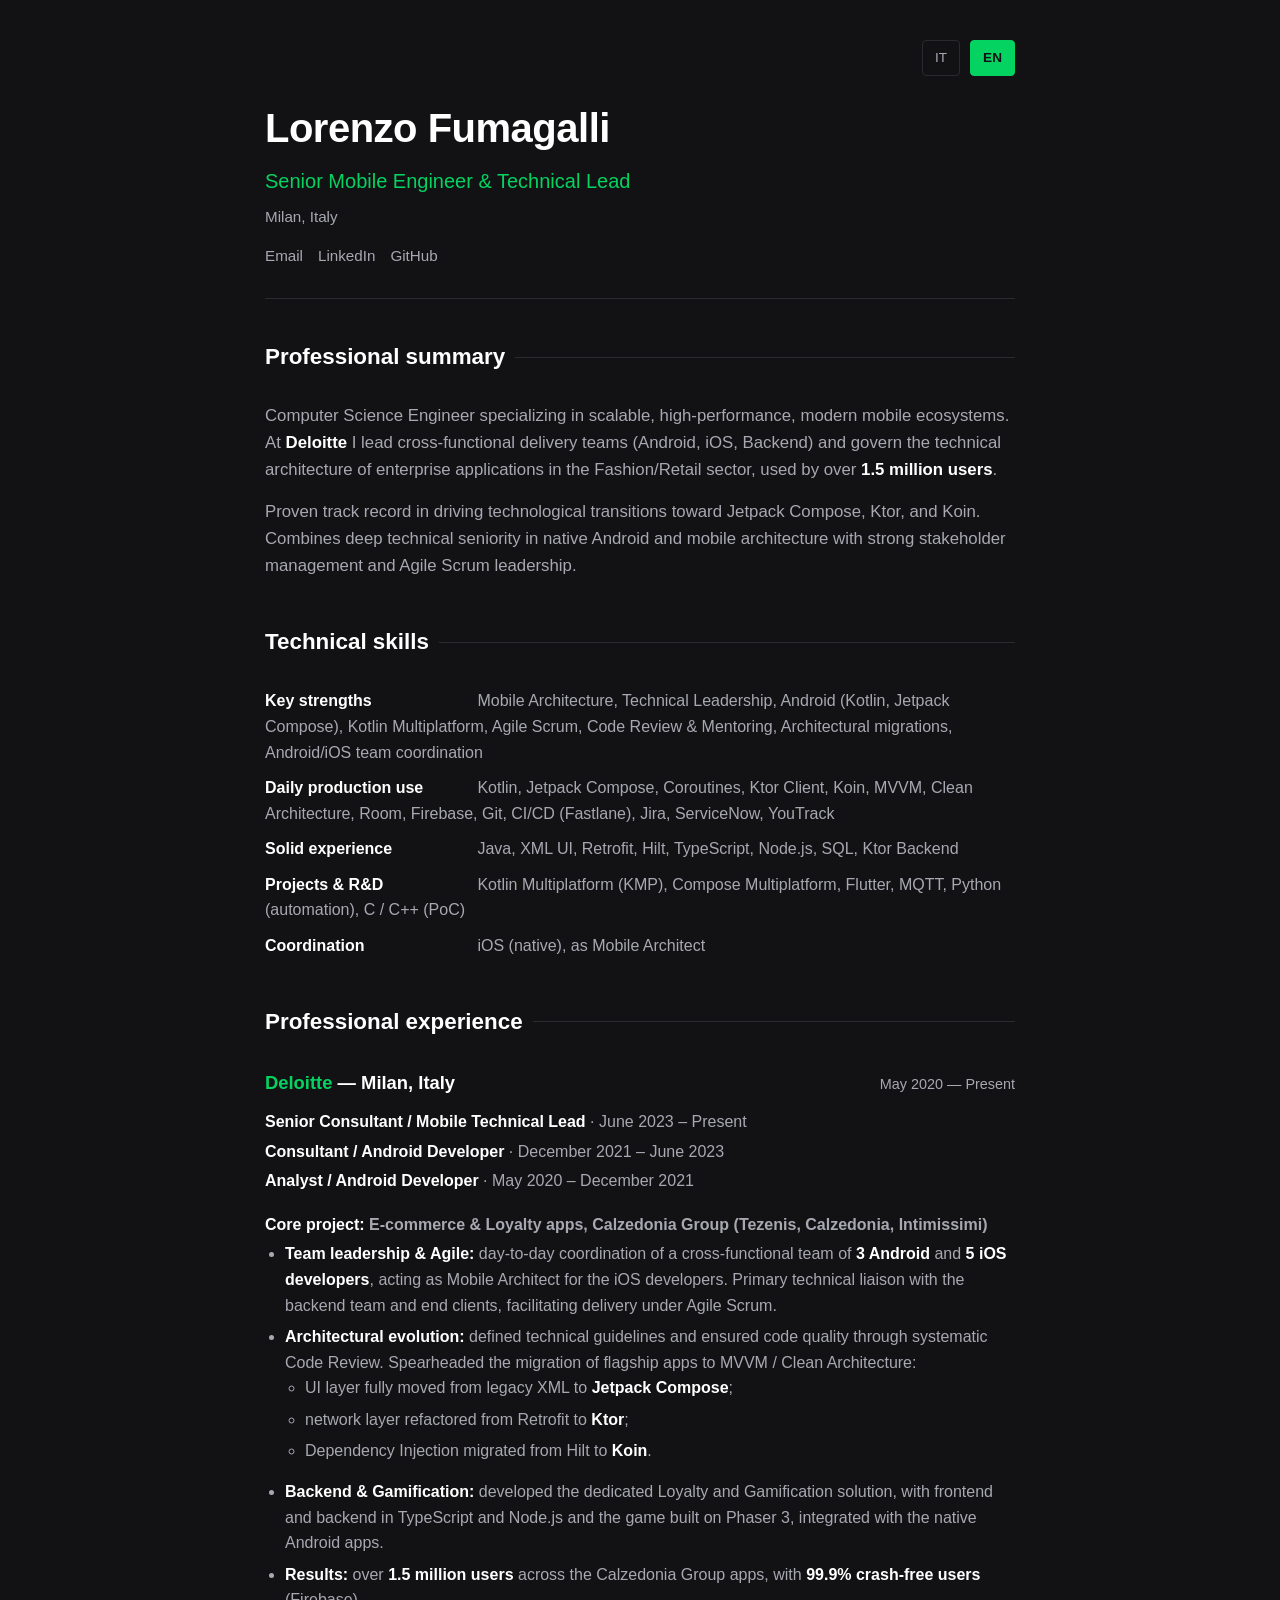
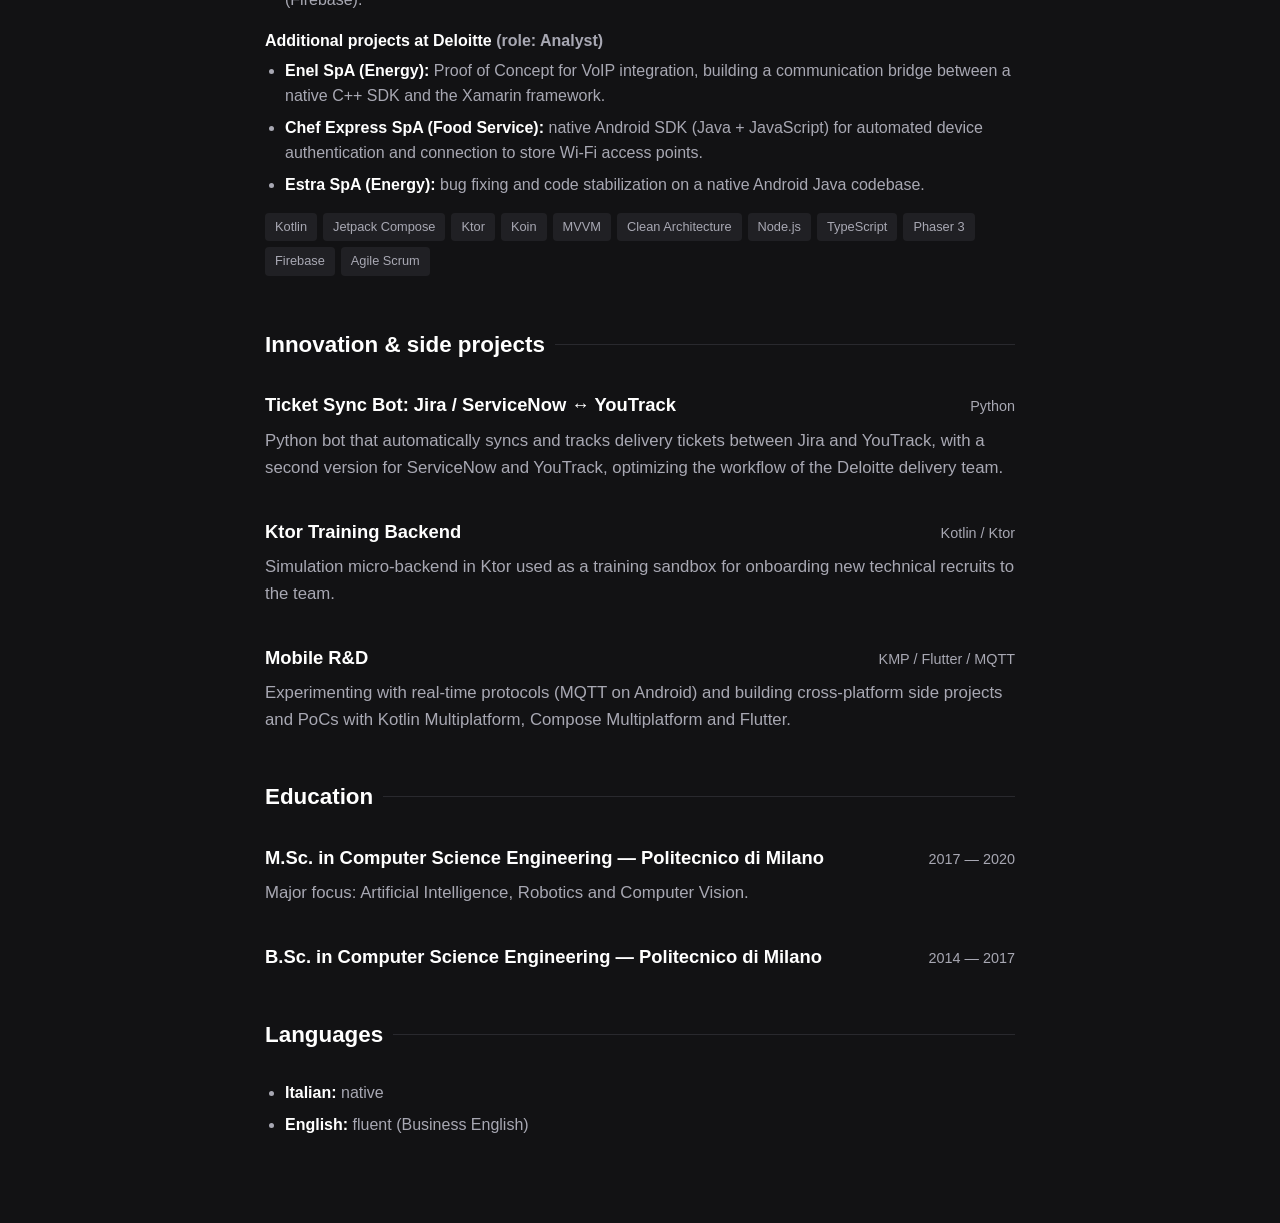
==== en/index.html @ 764c7559 "Review" ====
<!DOCTYPE html>
<html lang="en">
<head>
    <meta charset="UTF-8">
    <meta name="viewport" content="width=device-width, initial-scale=1.0">
    <title>Lorenzo Fumagalli | Senior Mobile Engineer &amp; Technical Lead</title>
    <meta name="description" content="Lorenzo Fumagalli, Senior Mobile Engineer and Technical Lead in Milan. Android, Kotlin, Jetpack Compose, Kotlin Multiplatform. Leads Android and iOS teams on enterprise Fashion/Retail apps used by over 1.5 million users.">
    <meta name="author" content="Lorenzo Fumagalli">
    <link rel="canonical" href="https://lorenzofumagalli.github.io/en/">
    <link rel="alternate" hreflang="it" href="https://lorenzofumagalli.github.io/">
    <link rel="alternate" hreflang="en" href="https://lorenzofumagalli.github.io/en/">
    <link rel="alternate" hreflang="x-default" href="https://lorenzofumagalli.github.io/">
    <link rel="stylesheet" href="/style.css">

    <meta property="og:type" content="profile">
    <meta property="og:title" content="Lorenzo Fumagalli | Senior Mobile Engineer &amp; Technical Lead">
    <meta property="og:description" content="Android, Kotlin, Jetpack Compose, Kotlin Multiplatform. Technical leadership of Android and iOS teams on enterprise Fashion/Retail apps.">
    <meta property="og:url" content="https://lorenzofumagalli.github.io/en/">
    <meta property="og:locale" content="en_US">
    <meta property="og:locale:alternate" content="it_IT">
    <meta name="twitter:card" content="summary">

    <script type="application/ld+json">
    {
        "@context": "https://schema.org",
        "@type": "ProfilePage",
        "inLanguage": "en",
        "mainEntity": {
            "@type": "Person",
            "name": "Lorenzo Fumagalli",
            "jobTitle": "Senior Mobile Engineer & Technical Lead",
            "url": "https://lorenzofumagalli.github.io/en/",
            "email": "mailto:lorenzo95fumagalli@gmail.com",
            "address": {
                "@type": "PostalAddress",
                "addressLocality": "Milano",
                "addressCountry": "IT"
            },
            "worksFor": {
                "@type": "Organization",
                "name": "Deloitte"
            },
            "alumniOf": {
                "@type": "CollegeOrUniversity",
                "name": "Politecnico di Milano"
            },
            "knowsLanguage": ["it", "en"],
            "knowsAbout": [
                "Android", "Kotlin", "Jetpack Compose", "Kotlin Multiplatform", "Compose Multiplatform",
                "Ktor", "Koin", "MVVM", "Clean Architecture", "Flutter", "Node.js", "TypeScript",
                "Agile Scrum", "Mobile architecture"
            ],
            "sameAs": [
                "https://www.linkedin.com/in/lorenzofumagalli0",
                "https://github.com/LorenzoFumagalli"
            ]
        }
    }
    </script>
</head>
<body>

    <div class="container">

        <nav class="lang-switcher" aria-label="Language">
            <a class="lang-btn" href="/" hreflang="it" lang="it">IT</a>
            <a class="lang-btn" href="/en/" hreflang="en" lang="en" aria-current="page">EN</a>
        </nav>

        <header>
            <h1>Lorenzo Fumagalli</h1>
            <p class="subtitle">Senior Mobile Engineer &amp; Technical Lead</p>
            <address class="location">Milan, Italy</address>
            <div class="links">
                <a href="mailto:lorenzo95fumagalli@gmail.com">Email</a>
                <a href="https://www.linkedin.com/in/lorenzofumagalli0" rel="me noopener" target="_blank">LinkedIn</a>
                <a href="https://github.com/LorenzoFumagalli" rel="me noopener" target="_blank">GitHub</a>
            </div>
        </header>

        <main>

        <section id="about" aria-labelledby="about-h">
            <h2 id="about-h">Professional summary</h2>
            <p>
                Computer Science Engineer specializing in scalable, high-performance, modern mobile ecosystems.
                At <strong>Deloitte</strong> I lead cross-functional delivery teams (Android, iOS, Backend) and govern the technical architecture of enterprise applications in the Fashion/Retail sector, used by over <strong>1.5 million users</strong>.
            </p>
            <p>
                Proven track record in driving technological transitions toward Jetpack Compose, Ktor, and Koin. Combines deep technical seniority in native Android and mobile architecture with strong stakeholder management and Agile Scrum leadership.
            </p>
        </section>

        <section id="skills" aria-labelledby="skills-h">
            <h2 id="skills-h">Technical skills</h2>
            <ul class="skills">
                <li><strong>Key strengths</strong> Mobile Architecture, Technical Leadership, Android (Kotlin, Jetpack Compose), Kotlin Multiplatform, Agile Scrum, Code Review &amp; Mentoring, Architectural migrations, Android/iOS team coordination</li>
                <li><strong>Daily production use</strong> Kotlin, Jetpack Compose, Coroutines, Ktor Client, Koin, MVVM, Clean Architecture, Room, Firebase, Git, CI/CD (Fastlane), Jira, ServiceNow, YouTrack</li>
                <li><strong>Solid experience</strong> Java, XML UI, Retrofit, Hilt, TypeScript, Node.js, SQL, Ktor Backend</li>
                <li><strong>Projects &amp; R&amp;D</strong> Kotlin Multiplatform (KMP), Compose Multiplatform, Flutter, MQTT, Python (automation), C / C++ (PoC)</li>
                <li><strong>Coordination</strong> iOS (native), as Mobile Architect</li>
            </ul>
        </section>

        <section id="experience" aria-labelledby="experience-h">
            <h2 id="experience-h">Professional experience</h2>

            <article class="job">
                <div class="job-header">
                    <h3><span class="job-company">Deloitte</span> — Milan, Italy</h3>
                    <span class="date"><time datetime="2020-05">May 2020</time> — Present</span>
                </div>
                <div class="role-block">
                    <p class="role-line"><strong>Senior Consultant / Mobile Technical Lead</strong> · <time datetime="2023-06">June 2023</time> – Present</p>
                    <p class="role-line"><strong>Consultant / Android Developer</strong> · <time datetime="2021-12">December 2021</time> – <time datetime="2023-06">June 2023</time></p>
                    <p class="role-line"><strong>Analyst / Android Developer</strong> · <time datetime="2020-05">May 2020</time> – <time datetime="2021-12">December 2021</time></p>
                </div>

                <h4 class="role-line"><strong>Core project:</strong> E-commerce &amp; Loyalty apps, Calzedonia Group (Tezenis, Calzedonia, Intimissimi)</h4>
                <ul>
                    <li><strong>Team leadership &amp; Agile:</strong> day-to-day coordination of a cross-functional team of <strong>3 Android</strong> and <strong>5 iOS developers</strong>, acting as Mobile Architect for the iOS developers. Primary technical liaison with the backend team and end clients, facilitating delivery under Agile Scrum.</li>
                    <li><strong>Architectural evolution:</strong> defined technical guidelines and ensured code quality through systematic Code Review. Spearheaded the migration of flagship apps to MVVM / Clean Architecture:
                        <ul>
                            <li>UI layer fully moved from legacy XML to <strong>Jetpack Compose</strong>;</li>
                            <li>network layer refactored from Retrofit to <strong>Ktor</strong>;</li>
                            <li>Dependency Injection migrated from Hilt to <strong>Koin</strong>.</li>
                        </ul>
                    </li>
                    <li><strong>Backend &amp; Gamification:</strong> developed the dedicated Loyalty and Gamification solution, with frontend and backend in TypeScript and Node.js and the game built on Phaser 3, integrated with the native Android apps.</li>
                    <li><strong>Results:</strong> over <strong>1.5 million users</strong> across the Calzedonia Group apps, with <strong>99.9% crash-free users</strong> (Firebase).</li>
                </ul>

                <h4 class="role-line"><strong>Additional projects at Deloitte</strong> (role: Analyst)</h4>
                <ul>
                    <li><strong>Enel SpA (Energy):</strong> Proof of Concept for VoIP integration, building a communication bridge between a native C++ SDK and the Xamarin framework.</li>
                    <li><strong>Chef Express SpA (Food Service):</strong> native Android SDK (Java + JavaScript) for automated device authentication and connection to store Wi-Fi access points.</li>
                    <li><strong>Estra SpA (Energy):</strong> bug fixing and code stabilization on a native Android Java codebase.</li>
                </ul>

                <ul class="tags" aria-label="Technologies">
                    <li>Kotlin</li><li>Jetpack Compose</li><li>Ktor</li><li>Koin</li><li>MVVM</li><li>Clean Architecture</li><li>Node.js</li><li>TypeScript</li><li>Phaser 3</li><li>Firebase</li><li>Agile Scrum</li>
                </ul>
            </article>
        </section>

        <section id="projects" aria-labelledby="projects-h">
            <h2 id="projects-h">Innovation &amp; side projects</h2>

            <article class="project">
                <div class="job-header">
                    <h3>Ticket Sync Bot: Jira / ServiceNow ↔ YouTrack</h3>
                    <span class="date">Python</span>
                </div>
                <p>Python bot that automatically syncs and tracks delivery tickets between Jira and YouTrack, with a second version for ServiceNow and YouTrack, optimizing the workflow of the Deloitte delivery team.</p>
            </article>

            <article class="project">
                <div class="job-header">
                    <h3>Ktor Training Backend</h3>
                    <span class="date">Kotlin / Ktor</span>
                </div>
                <p>Simulation micro-backend in Ktor used as a training sandbox for onboarding new technical recruits to the team.</p>
            </article>

            <article class="project">
                <div class="job-header">
                    <h3>Mobile R&amp;D</h3>
                    <span class="date">KMP / Flutter / MQTT</span>
                </div>
                <p>Experimenting with real-time protocols (MQTT on Android) and building cross-platform side projects and PoCs with Kotlin Multiplatform, Compose Multiplatform and Flutter.</p>
            </article>
        </section>

        <section id="education" aria-labelledby="education-h">
            <h2 id="education-h">Education</h2>

            <article class="job">
                <div class="job-header">
                    <h3>M.Sc. in Computer Science Engineering — Politecnico di Milano</h3>
                    <span class="date"><time datetime="2017">2017</time> — <time datetime="2020">2020</time></span>
                </div>
                <p>Major focus: Artificial Intelligence, Robotics and Computer Vision.</p>
            </article>

            <article class="job">
                <div class="job-header">
                    <h3>B.Sc. in Computer Science Engineering — Politecnico di Milano</h3>
                    <span class="date"><time datetime="2014">2014</time> — <time datetime="2017">2017</time></span>
                </div>
            </article>
        </section>

        <section id="languages" aria-labelledby="languages-h">
            <h2 id="languages-h">Languages</h2>
            <ul>
                <li><strong>Italian:</strong> native</li>
                <li><strong>English:</strong> fluent (Business English)</li>
            </ul>
        </section>

        </main>

    </div>

</body>
</html>
---- style.css ----
:root {
    color-scheme: dark;
    --bg-color: #121214;
    --text-color: #e1e1e6;
    --text-secondary: #a8a8b3;
    --accent-color: #04d361;
    --border-color: #29292e;
    --card-bg: #202024;
}

* {
    box-sizing: border-box;
    margin: 0;
    padding: 0;
}

body {
    font-family: -apple-system, BlinkMacSystemFont, "Segoe UI", Roboto, Helvetica, Arial, sans-serif;
    background-color: var(--bg-color);
    color: var(--text-color);
    line-height: 1.6;
    padding: 40px 20px;
}

.container {
    max-width: 750px;
    margin: 0 auto;
}

a {
    color: var(--accent-color);
}

a:focus-visible,
button:focus-visible {
    outline: 2px solid var(--accent-color);
    outline-offset: 2px;
}

.lang-switcher {
    display: flex;
    justify-content: flex-end;
    margin-bottom: 20px;
    gap: 10px;
}

.lang-btn {
    border: 1px solid var(--border-color);
    color: var(--text-secondary);
    padding: 6px 12px;
    border-radius: 4px;
    font-size: 0.85rem;
    font-weight: 500;
    text-decoration: none;
    transition: all 0.2s ease;
}

.lang-btn:hover {
    border-color: var(--accent-color);
    color: #fff;
}

.lang-btn[aria-current="page"] {
    background-color: var(--accent-color);
    border-color: var(--accent-color);
    color: #121214;
    font-weight: bold;
}

header {
    margin-bottom: 40px;
    border-bottom: 1px solid var(--border-color);
    padding-bottom: 30px;
}

h1 {
    font-size: 2.5rem;
    margin-bottom: 5px;
    color: #fff;
    letter-spacing: -0.5px;
}

.subtitle {
    font-size: 1.25rem;
    color: var(--accent-color);
    font-weight: 500;
    margin-bottom: 8px;
}

.location {
    color: var(--text-secondary);
    font-size: 0.95rem;
    font-style: normal;
    margin-bottom: 15px;
}

.links {
    display: flex;
    flex-wrap: wrap;
    gap: 15px;
}

.links a {
    color: var(--text-secondary);
    text-decoration: none;
    font-size: 0.95rem;
    transition: color 0.2s;
}

.links a:hover {
    color: var(--accent-color);
}

section {
    margin-bottom: 45px;
}

h2 {
    font-size: 1.4rem;
    padding-bottom: 8px;
    margin-bottom: 20px;
    color: #fff;
    display: flex;
    align-items: center;
    gap: 10px;
}

h2::after {
    content: "";
    flex: 1;
    height: 1px;
    background-color: var(--border-color);
}

h3 {
    font-weight: 600;
    font-size: 1.15rem;
    color: #fff;
}

p {
    color: var(--text-secondary);
    font-size: 1.05rem;
    margin-bottom: 15px;
}

strong {
    color: #fff;
}

.job,
.project {
    margin-bottom: 35px;
}

.job-header {
    display: flex;
    justify-content: space-between;
    align-items: baseline;
    margin-bottom: 8px;
    flex-wrap: wrap;
    gap: 5px;
}

.job-company {
    color: var(--accent-color);
}

.date {
    color: var(--text-secondary);
    font-size: 0.9rem;
    font-variant-numeric: tabular-nums;
}

.role-line {
    color: var(--text-secondary);
    font-size: 1rem;
    margin-bottom: 4px;
}

.role-line strong {
    font-weight: 600;
}

.role-block {
    margin: 12px 0 18px;
}

ul {
    padding-left: 20px;
    margin-bottom: 15px;
}

li {
    color: var(--text-secondary);
    margin-bottom: 6px;
    font-size: 1rem;
}

.skills {
    list-style: none;
    padding-left: 0;
}

.skills li {
    margin-bottom: 10px;
}

.skills strong {
    display: inline-block;
    min-width: 13em;
}

.tags {
    list-style: none;
    padding-left: 0;
    margin-top: 12px;
}

.tags li {
    display: inline-block;
    background: var(--card-bg);
    color: var(--text-secondary);
    padding: 4px 10px;
    border-radius: 4px;
    font-size: 0.8rem;
    margin: 0 6px 6px 0;
}

@media (max-width: 520px) {
    h1 {
        font-size: 2rem;
    }

    .skills strong {
        display: block;
        min-width: 0;
    }
}
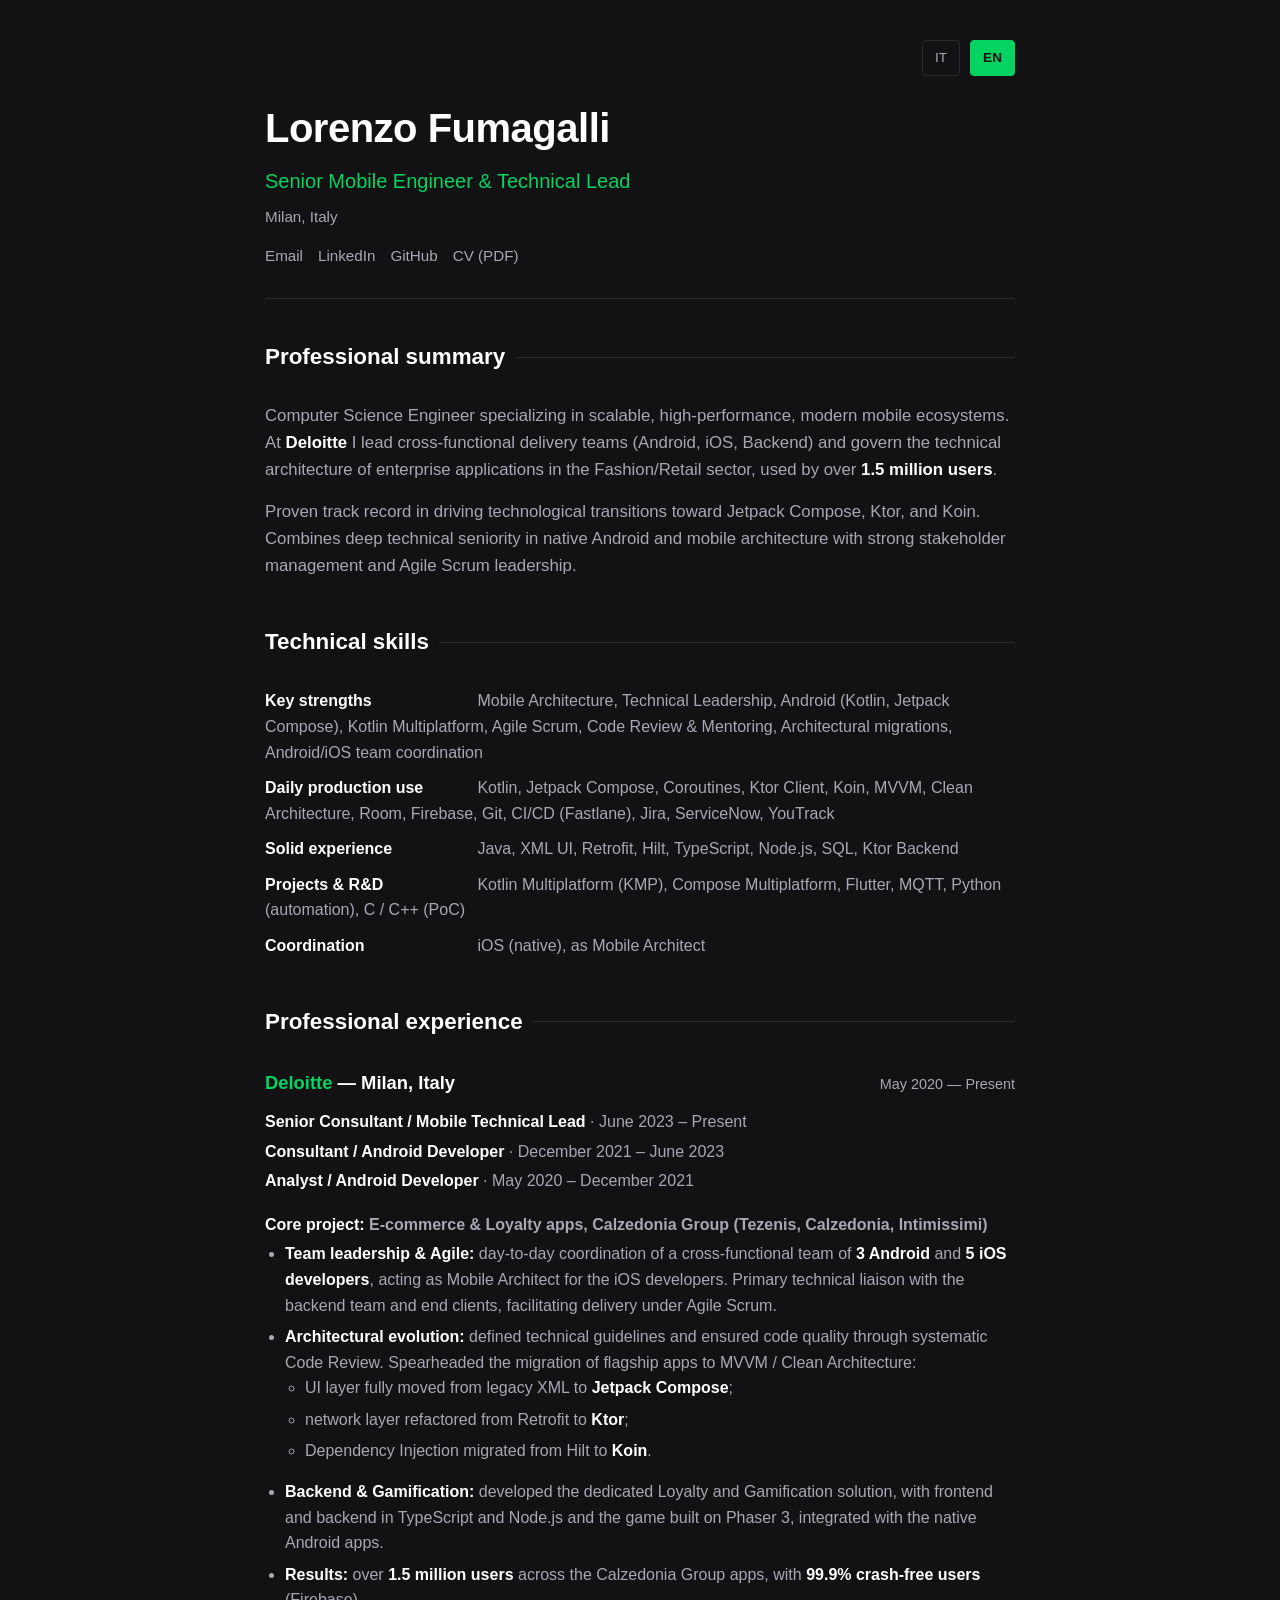
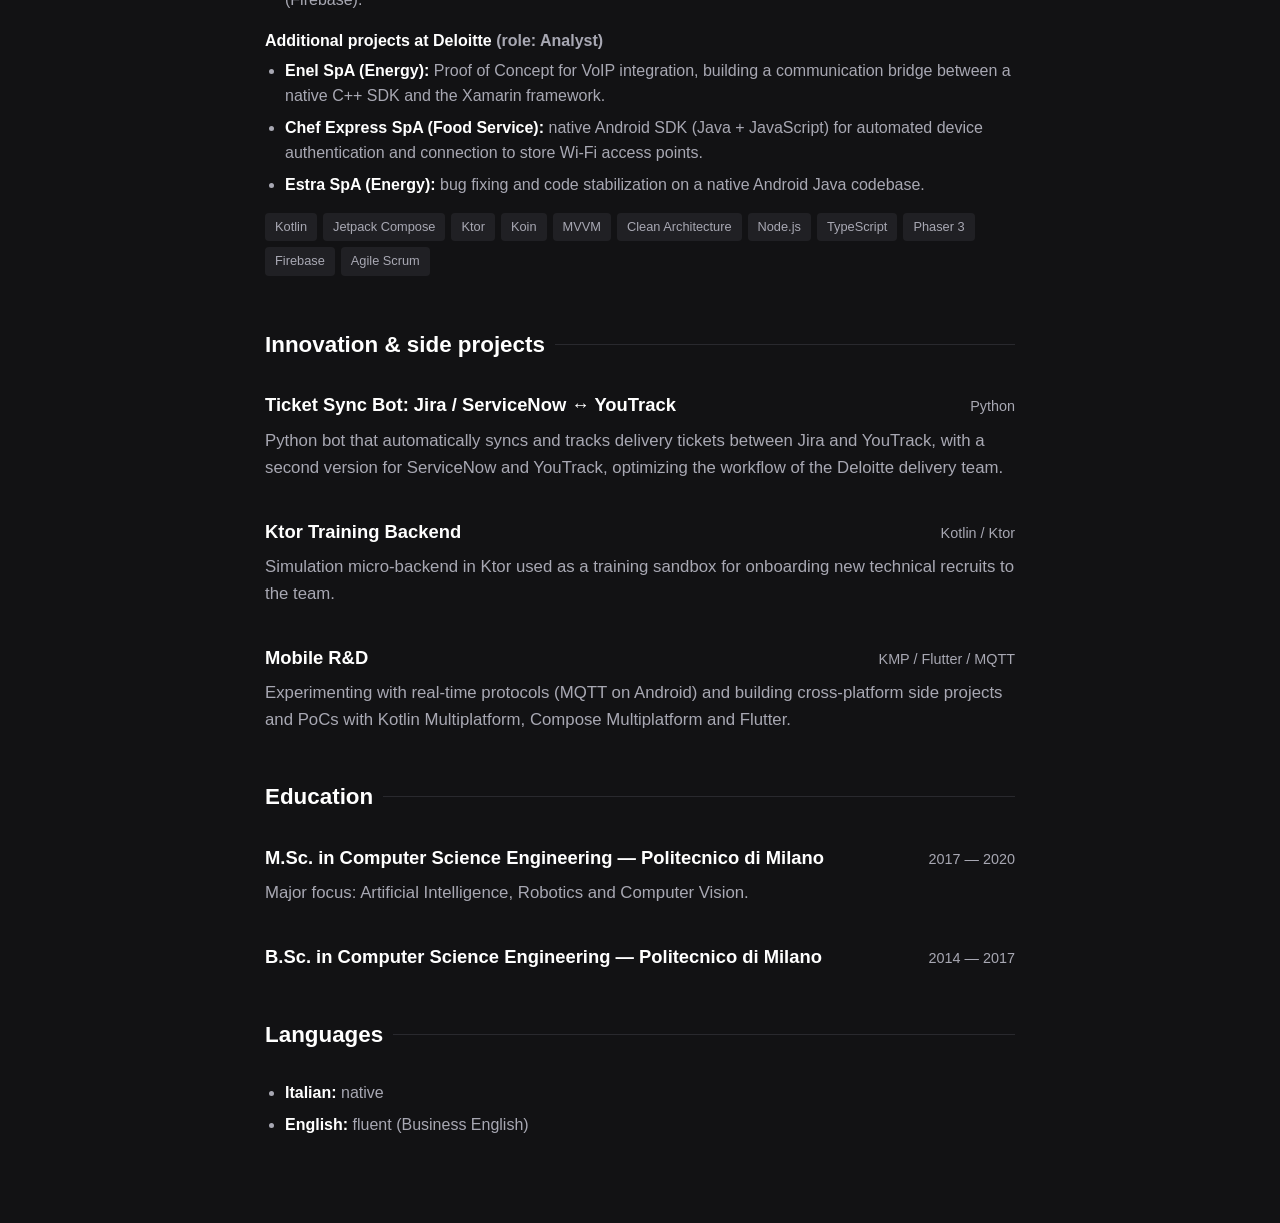
==== commit 6ab2f911: "Added PDF" ====
--- a/en/index.html
+++ b/en/index.html
@@ -10,6 +10,7 @@
     <link rel="alternate" hreflang="it" href="https://lorenzofumagalli.github.io/">
     <link rel="alternate" hreflang="en" href="https://lorenzofumagalli.github.io/en/">
     <link rel="alternate" hreflang="x-default" href="https://lorenzofumagalli.github.io/">
+    <link rel="alternate" type="application/pdf" hreflang="en" href="https://lorenzofumagalli.github.io/cv/Lorenzo-Fumagalli-CV-EN.pdf">
     <link rel="stylesheet" href="/style.css">
 
     <meta property="og:type" content="profile">
@@ -75,6 +76,7 @@
                 <a href="mailto:lorenzo95fumagalli@gmail.com">Email</a>
                 <a href="https://www.linkedin.com/in/lorenzofumagalli0" rel="me noopener" target="_blank">LinkedIn</a>
                 <a href="https://github.com/LorenzoFumagalli" rel="me noopener" target="_blank">GitHub</a>
+                <a href="/cv/Lorenzo-Fumagalli-CV-EN.pdf" type="application/pdf" hreflang="en" download>CV (PDF)</a>
             </div>
         </header>
 
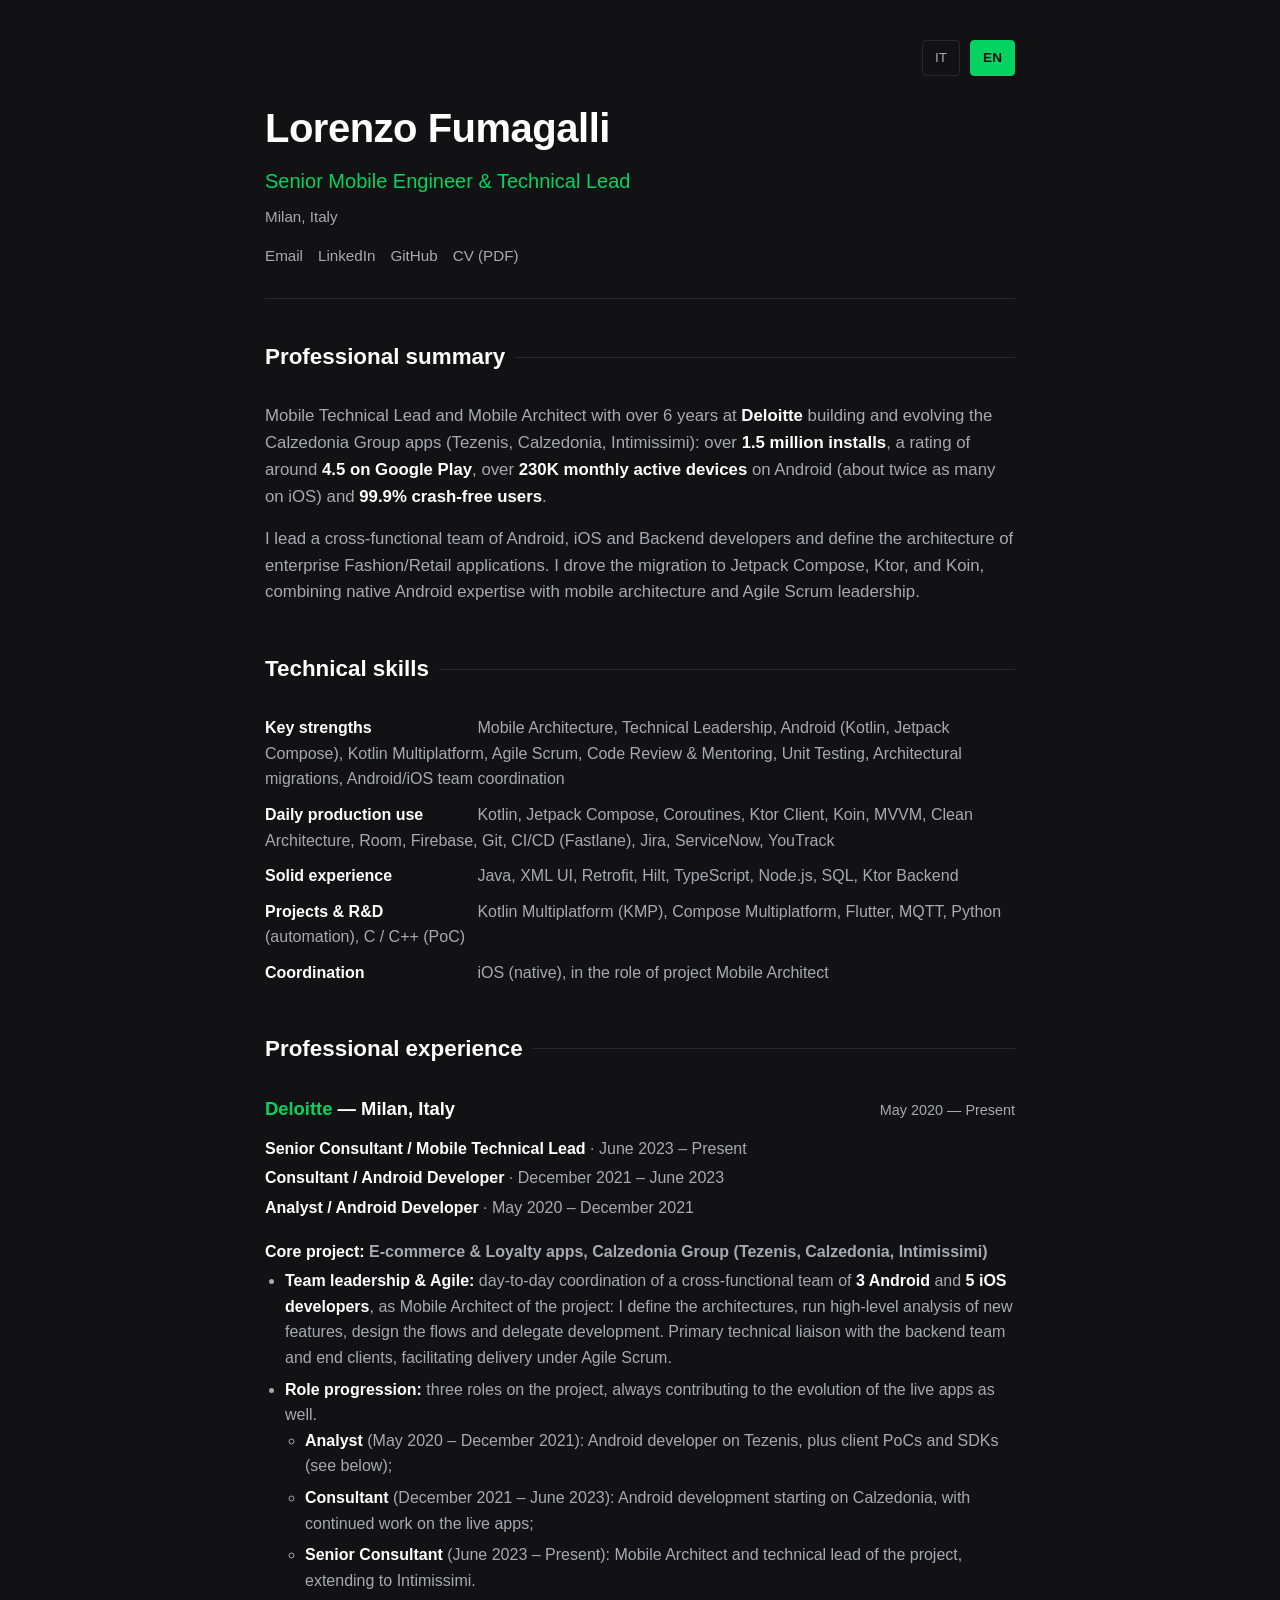
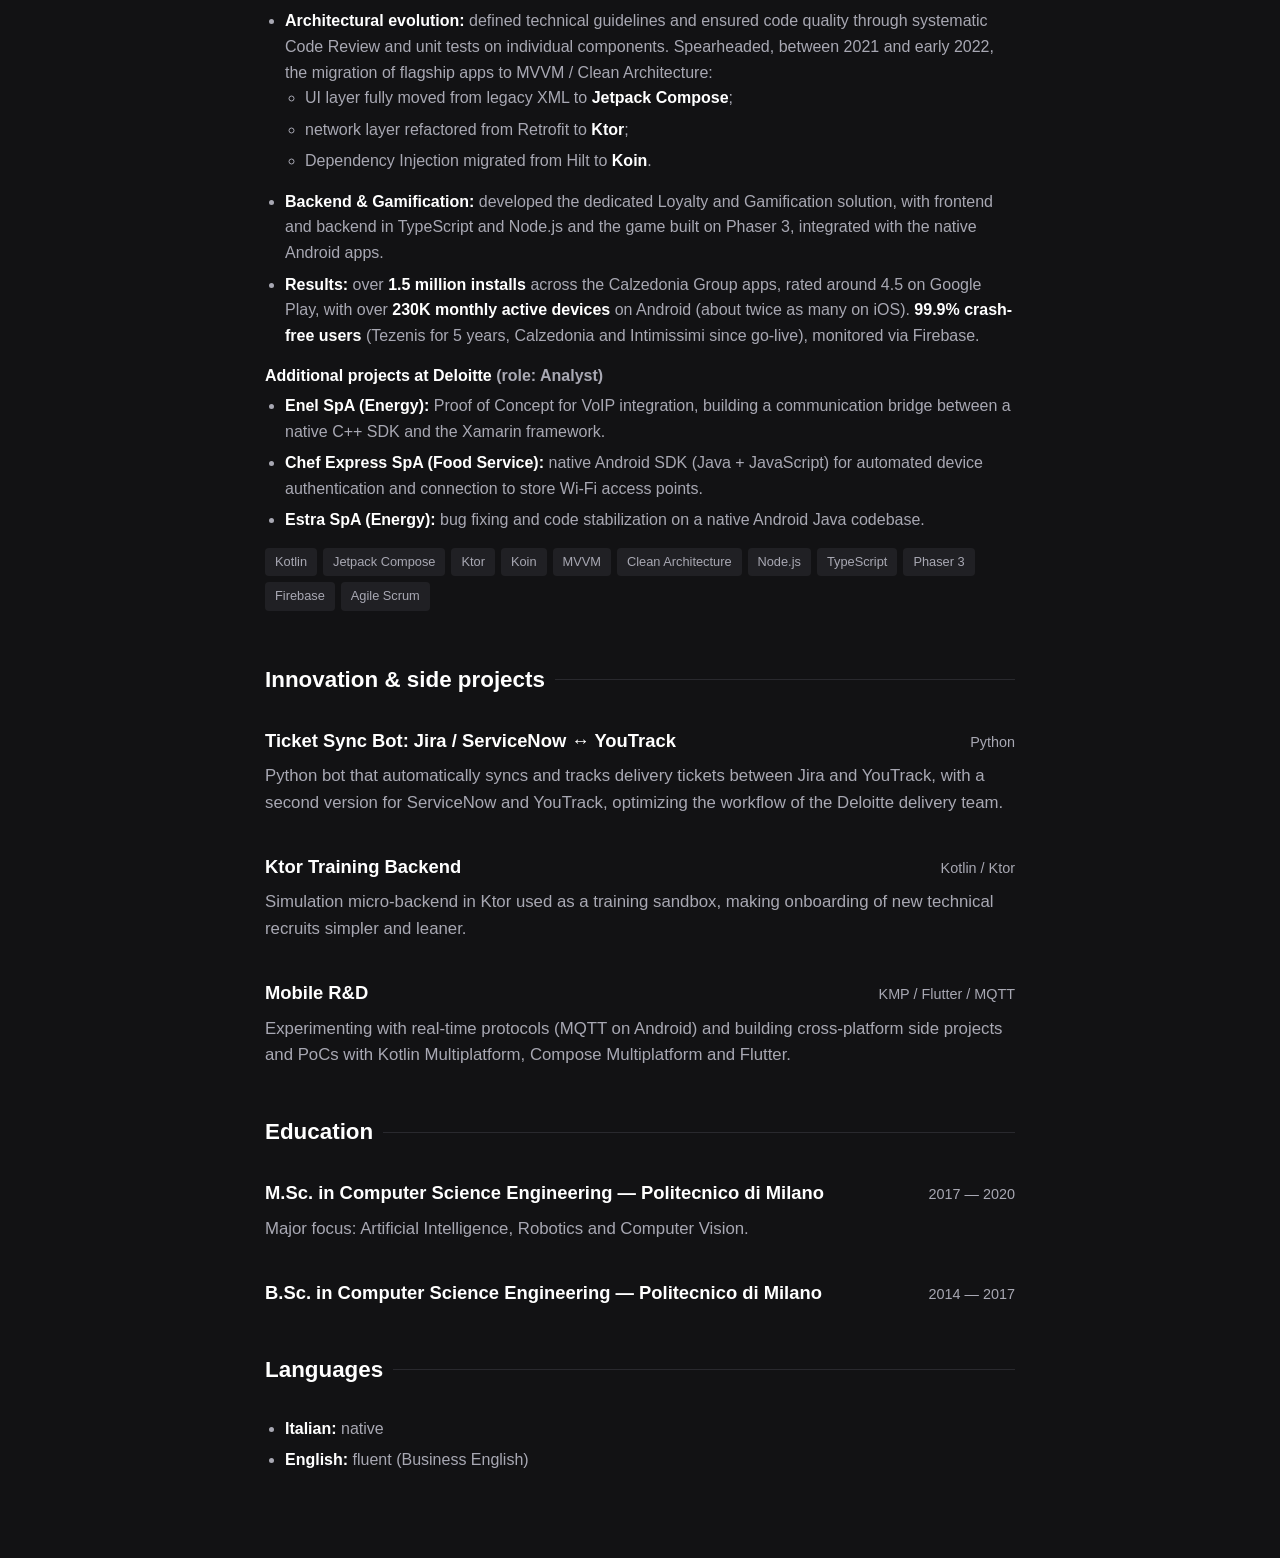
==== commit 61da882b: "Review" ====
--- a/en/index.html
+++ b/en/index.html
@@ -4,7 +4,7 @@
     <meta charset="UTF-8">
     <meta name="viewport" content="width=device-width, initial-scale=1.0">
     <title>Lorenzo Fumagalli | Senior Mobile Engineer &amp; Technical Lead</title>
-    <meta name="description" content="Lorenzo Fumagalli, Senior Mobile Engineer and Technical Lead in Milan. Android, Kotlin, Jetpack Compose, Kotlin Multiplatform. Leads Android and iOS teams on enterprise Fashion/Retail apps used by over 1.5 million users.">
+    <meta name="description" content="Lorenzo Fumagalli, Senior Mobile Engineer and Technical Lead in Milan. Android, Kotlin, Jetpack Compose, Kotlin Multiplatform. Leads Android and iOS teams on enterprise Fashion/Retail apps with over 1.5 million installs.">
     <meta name="author" content="Lorenzo Fumagalli">
     <link rel="canonical" href="https://lorenzofumagalli.github.io/en/">
     <link rel="alternate" hreflang="it" href="https://lorenzofumagalli.github.io/">
@@ -85,22 +85,21 @@
         <section id="about" aria-labelledby="about-h">
             <h2 id="about-h">Professional summary</h2>
             <p>
-                Computer Science Engineer specializing in scalable, high-performance, modern mobile ecosystems.
-                At <strong>Deloitte</strong> I lead cross-functional delivery teams (Android, iOS, Backend) and govern the technical architecture of enterprise applications in the Fashion/Retail sector, used by over <strong>1.5 million users</strong>.
+                Mobile Technical Lead and Mobile Architect with over 6 years at <strong>Deloitte</strong> building and evolving the Calzedonia Group apps (Tezenis, Calzedonia, Intimissimi): over <strong>1.5 million installs</strong>, a rating of around <strong>4.5 on Google Play</strong>, over <strong>230K monthly active devices</strong> on Android (about twice as many on iOS) and <strong>99.9% crash-free users</strong>.
             </p>
             <p>
-                Proven track record in driving technological transitions toward Jetpack Compose, Ktor, and Koin. Combines deep technical seniority in native Android and mobile architecture with strong stakeholder management and Agile Scrum leadership.
+                I lead a cross-functional team of Android, iOS and Backend developers and define the architecture of enterprise Fashion/Retail applications. I drove the migration to Jetpack Compose, Ktor, and Koin, combining native Android expertise with mobile architecture and Agile Scrum leadership.
             </p>
         </section>
 
         <section id="skills" aria-labelledby="skills-h">
             <h2 id="skills-h">Technical skills</h2>
             <ul class="skills">
-                <li><strong>Key strengths</strong> Mobile Architecture, Technical Leadership, Android (Kotlin, Jetpack Compose), Kotlin Multiplatform, Agile Scrum, Code Review &amp; Mentoring, Architectural migrations, Android/iOS team coordination</li>
+                <li><strong>Key strengths</strong> Mobile Architecture, Technical Leadership, Android (Kotlin, Jetpack Compose), Kotlin Multiplatform, Agile Scrum, Code Review &amp; Mentoring, Unit Testing, Architectural migrations, Android/iOS team coordination</li>
                 <li><strong>Daily production use</strong> Kotlin, Jetpack Compose, Coroutines, Ktor Client, Koin, MVVM, Clean Architecture, Room, Firebase, Git, CI/CD (Fastlane), Jira, ServiceNow, YouTrack</li>
                 <li><strong>Solid experience</strong> Java, XML UI, Retrofit, Hilt, TypeScript, Node.js, SQL, Ktor Backend</li>
                 <li><strong>Projects &amp; R&amp;D</strong> Kotlin Multiplatform (KMP), Compose Multiplatform, Flutter, MQTT, Python (automation), C / C++ (PoC)</li>
-                <li><strong>Coordination</strong> iOS (native), as Mobile Architect</li>
+                <li><strong>Coordination</strong> iOS (native), in the role of project Mobile Architect</li>
             </ul>
         </section>
 
@@ -120,8 +119,15 @@
 
                 <h4 class="role-line"><strong>Core project:</strong> E-commerce &amp; Loyalty apps, Calzedonia Group (Tezenis, Calzedonia, Intimissimi)</h4>
                 <ul>
-                    <li><strong>Team leadership &amp; Agile:</strong> day-to-day coordination of a cross-functional team of <strong>3 Android</strong> and <strong>5 iOS developers</strong>, acting as Mobile Architect for the iOS developers. Primary technical liaison with the backend team and end clients, facilitating delivery under Agile Scrum.</li>
-                    <li><strong>Architectural evolution:</strong> defined technical guidelines and ensured code quality through systematic Code Review. Spearheaded the migration of flagship apps to MVVM / Clean Architecture:
+                    <li><strong>Team leadership &amp; Agile:</strong> day-to-day coordination of a cross-functional team of <strong>3 Android</strong> and <strong>5 iOS developers</strong>, as Mobile Architect of the project: I define the architectures, run high-level analysis of new features, design the flows and delegate development. Primary technical liaison with the backend team and end clients, facilitating delivery under Agile Scrum.</li>
+                    <li><strong>Role progression:</strong> three roles on the project, always contributing to the evolution of the live apps as well.
+                        <ul>
+                            <li><strong>Analyst</strong> (<time datetime="2020-05">May 2020</time> – <time datetime="2021-12">December 2021</time>): Android developer on Tezenis, plus client PoCs and SDKs (see below);</li>
+                            <li><strong>Consultant</strong> (<time datetime="2021-12">December 2021</time> – <time datetime="2023-06">June 2023</time>): Android development starting on Calzedonia, with continued work on the live apps;</li>
+                            <li><strong>Senior Consultant</strong> (<time datetime="2023-06">June 2023</time> – Present): Mobile Architect and technical lead of the project, extending to Intimissimi.</li>
+                        </ul>
+                    </li>
+                    <li><strong>Architectural evolution:</strong> defined technical guidelines and ensured code quality through systematic Code Review and unit tests on individual components. Spearheaded, between 2021 and early 2022, the migration of flagship apps to MVVM / Clean Architecture:
                         <ul>
                             <li>UI layer fully moved from legacy XML to <strong>Jetpack Compose</strong>;</li>
                             <li>network layer refactored from Retrofit to <strong>Ktor</strong>;</li>
@@ -129,7 +135,7 @@
                         </ul>
                     </li>
                     <li><strong>Backend &amp; Gamification:</strong> developed the dedicated Loyalty and Gamification solution, with frontend and backend in TypeScript and Node.js and the game built on Phaser 3, integrated with the native Android apps.</li>
-                    <li><strong>Results:</strong> over <strong>1.5 million users</strong> across the Calzedonia Group apps, with <strong>99.9% crash-free users</strong> (Firebase).</li>
+                    <li><strong>Results:</strong> over <strong>1.5 million installs</strong> across the Calzedonia Group apps, rated around 4.5 on Google Play, with over <strong>230K monthly active devices</strong> on Android (about twice as many on iOS). <strong>99.9% crash-free users</strong> (Tezenis for 5 years, Calzedonia and Intimissimi since go-live), monitored via Firebase.</li>
                 </ul>
 
                 <h4 class="role-line"><strong>Additional projects at Deloitte</strong> (role: Analyst)</h4>
@@ -161,7 +167,7 @@
                     <h3>Ktor Training Backend</h3>
                     <span class="date">Kotlin / Ktor</span>
                 </div>
-                <p>Simulation micro-backend in Ktor used as a training sandbox for onboarding new technical recruits to the team.</p>
+                <p>Simulation micro-backend in Ktor used as a training sandbox, making onboarding of new technical recruits simpler and leaner.</p>
             </article>
 
             <article class="project">
